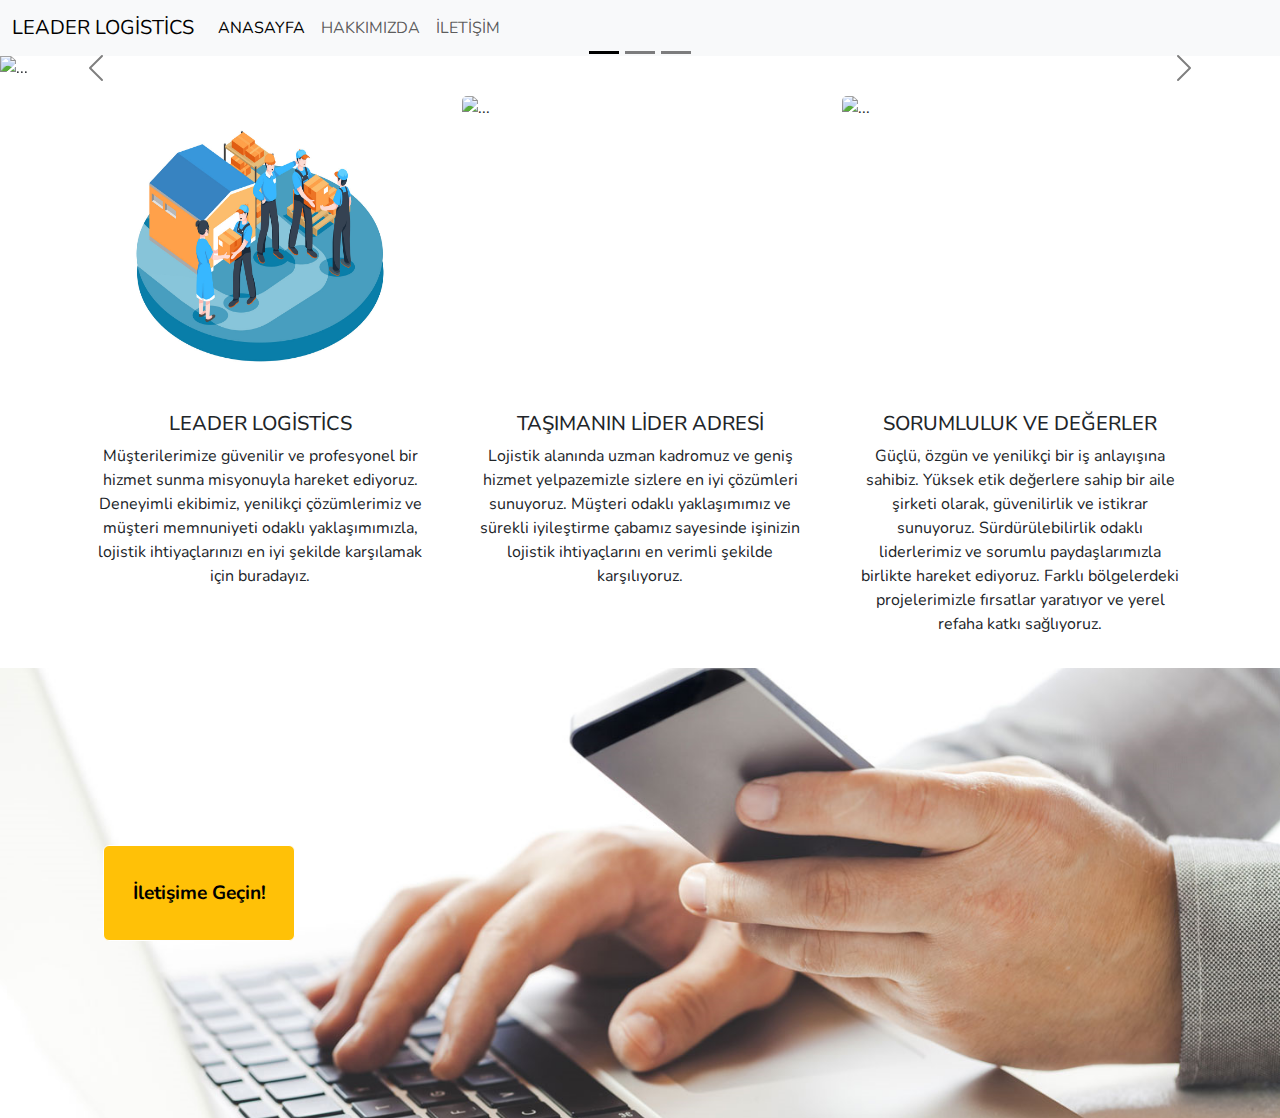
==== index.html @ f9ab51ff "Add files via upload" ====
<!DOCTYPE html>
<html lang="tr">
<head>
    <meta charset="UTF-8">
    <meta name="viewport" content="width=device-width, initial-scale=1.0">
    <link href="https://cdn.jsdelivr.net/npm/bootstrap@5.3.3/dist/css/bootstrap.min.css" rel="stylesheet" integrity="sha384-QWTKZyjpPEjISv5WaRU9OFeRpok6YctnYmDr5pNlyT2bRjXh0JMhjY6hW+ALEwIH" crossorigin="anonymous">
<link rel="stylesheet" href="index.css">
<link rel="preconnect" href="https://fonts.googleapis.com">
<link rel="preconnect" href="https://fonts.gstatic.com" crossorigin>
<link href="https://fonts.googleapis.com/css2?family=Nunito:ital,wght@0,200..1000;1,200..1000&display=swap" rel="stylesheet">

    <title>KARAHAN LOJİSTİK</title>
</head>
<body>
    <!-- NAVBAR -->
    <nav class="navbar navbar-expand-lg bg-body-tertiary">
        <div class="container-fluid">
          <a class="navbar-brand" href="#">LEADER LOGİSTİCS</a>
          <button class="navbar-toggler" type="button" data-bs-toggle="collapse" data-bs-target="#navbarNav" aria-controls="navbarNav" aria-expanded="false" aria-label="Toggle navigation">
            <span class="navbar-toggler-icon"></span>
          </button>
          <div class="collapse navbar-collapse" id="navbarNav">
            <ul class="navbar-nav">
              <li class="nav-item">
                <a class="nav-link active" aria-current="page" href="#">ANASAYFA</a>
              </li>
              <li class="nav-item">
                <a class="nav-link" href="#">HAKKIMIZDA</a>
              </li>
              <li class="nav-item">
                <a class="nav-link" href="#">İLETİŞİM</a>
              </li>
            
            </ul>
          </div>
        </div>
      </nav>
      <!-- NAV BAR END -->
      <!-- SLİDE -->
      <div id="carouselExampleDark" class="carousel carousel-dark slide">
        <div class="carousel-indicators">
          <button type="button" data-bs-target="#carouselExampleDark" data-bs-slide-to="0" class="active" aria-current="true" aria-label="Slide 1"></button>
          <button type="button" data-bs-target="#carouselExampleDark" data-bs-slide-to="1" aria-label="Slide 2"></button>
          <button type="button" data-bs-target="#carouselExampleDark" data-bs-slide-to="2" aria-label="Slide 3"></button>
        </div>
        <div class="carousel-inner">
          <div class="carousel-item active" data-bs-interval="10000">
            <img src="img/slide1.jpg" class="d-block w-100" alt="...">
            <div class="carousel-caption d-none d-md-block">
              <h5>First slide label</h5>
              <p>Some representative placeholder content for the first slide.</p>
            </div>
          </div>
          <div class="carousel-item" data-bs-interval="2000">
            <img src="img/slide2.png" class="d-block w-100" alt="...">
            <div class="carousel-caption d-none d-md-block">
              <h5>Second slide label</h5>
              <p>Some representative placeholder content for the second slide.</p>
            </div>
          </div>
          <div class="carousel-item">
            <img src="img/slide3.jpg" class="d-block w-100" alt="...">
            <div class="carousel-caption d-none d-md-block">
              <h5>Third slide label</h5>
              <p>Some representative placeholder content for the third slide.</p>
            </div>
          </div>
          <div class="carousel-item">
            <img src="img/slide4.jpg" class="d-block w-100" alt="...">
            <div class="carousel-caption d-none d-md-block">
              <h5>Third slide label</h5>
              <p>Some representative placeholder content for the third slide.</p>
            </div>
          </div>
        </div>
        <button class="carousel-control-prev" type="button" data-bs-target="#carouselExampleDark" data-bs-slide="prev">
          <span class="carousel-control-prev-icon" aria-hidden="true"></span>
          <span class="visually-hidden">Previous</span>
        </button>
        <button class="carousel-control-next" type="button" data-bs-target="#carouselExampleDark" data-bs-slide="next">
          <span class="carousel-control-next-icon" aria-hidden="true"></span>
          <span class="visually-hidden">Next</span>
        </button>
      </div>
      <!-- SLİDE END -->
<!-- CATEGORY -->
<div class="container">
<div class="row row-cols-1 row-cols-md-2 row-cols-lg-3">
    <div class="col-md-4 my-3">
      <div class="card">
        <img src="KART1.jpg" class="card-img-top " alt="...">
        <div class="card-body">
          <h5 class="card-title">LEADER LOGİSTİCS</h5>
          <p class="card-text">Müşterilerimize güvenilir ve profesyonel bir hizmet sunma misyonuyla hareket ediyoruz. Deneyimli ekibimiz, yenilikçi çözümlerimiz ve müşteri memnuniyeti odaklı yaklaşımımızla, lojistik ihtiyaçlarınızı en iyi şekilde karşılamak için buradayız.</p>
        </div>
      </div>
    </div>
    <div class="col-md-4">
      <div class="card my-3">
        <img src="img/kart2.png" class="card-img-top " alt="...">
        <div class="card-body">
          <h5 class="card-title">TAŞIMANIN LİDER ADRESİ</h5>
          <p class="card-text">Lojistik alanında uzman kadromuz ve geniş hizmet yelpazemizle sizlere en iyi çözümleri sunuyoruz. Müşteri odaklı yaklaşımımız ve sürekli iyileştirme çabamız sayesinde işinizin lojistik ihtiyaçlarını en verimli şekilde karşılıyoruz.</p>
        </div>
      </div>
    </div>
    <div class="col-md-4 my-3">
      <div class="card">
        <img src="img/kart3.jpeg" class="card-img-top " alt="...">
        <div class="card-body">
          <h5 class="card-title">SORUMLULUK VE DEĞERLER</h5>
          <p class="card-text">
            Güçlü, özgün ve yenilikçi bir iş anlayışına sahibiz. Yüksek etik değerlere sahip bir aile şirketi olarak, güvenilirlik ve istikrar sunuyoruz. Sürdürülebilirlik odaklı liderlerimiz ve sorumlu paydaşlarımızla birlikte hareket ediyoruz. Farklı bölgelerdeki projelerimizle fırsatlar 
            yaratıyor ve yerel refaha katkı sağlıyoruz.
          </p>
        </div>
      </div>
    </div>
   
  </div>
</div>
  <!-- CATEGORY END -->
  <!-- CONTACT PAGE -->
  <div class=" contact">
    <div class="row ">
      <a class="btn btn-warning" href="whatsapp://send?phone=+905443947976&text=MESAJ">İletişime Geçin!</a>
      

    </div>


  </div>

 

    <!-- scripts -->
    <script src="https://cdn.jsdelivr.net/npm/bootstrap@5.3.3/dist/js/bootstrap.bundle.min.js" integrity="sha384-YvpcrYf0tY3lHB60NNkmXc5s9fDVZLESaAA55NDzOxhy9GkcIdslK1eN7N6jIeHz" crossorigin="anonymous"></script>
</body>
</html>
---- index.css ----
*{
    font-family: "Nunito", sans-serif !important;

}
.card{
    border: none !important;
}


.card-img-top{

  height: 300px;
}

.card-body{

    text-align: center;
justify-content: center;
}
.contact{
   
        background-image: url(contact.png);
        background-size: cover;
        display: flex;
        align-items: center;
        height: 50vh;
        padding-left: 9%;
        background-position: center;
       width: 100%;
    
        
        
   
}
.contact a{

    display: flex;
    text-align: center;
    justify-content: center;
    width: 12rem;
    height: 6rem;
    align-items: center;
    font-size: larger;
    font-weight: 700;
    border: 1px solid white;

}
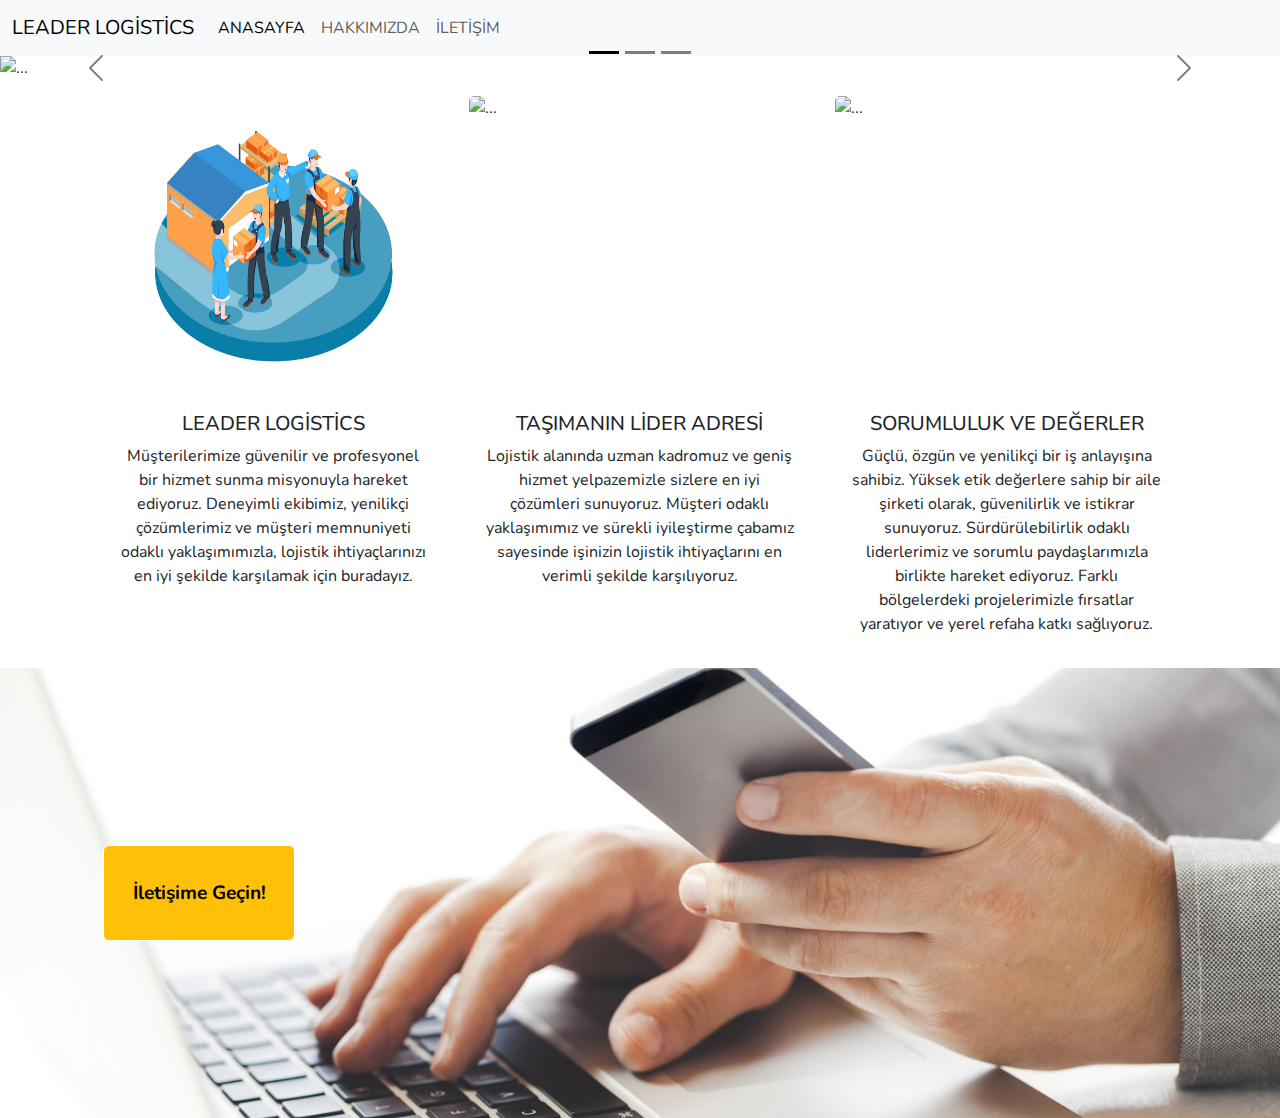
==== commit f09fe22c: "Add files via upload" ====
--- a/index.html
+++ b/index.html
@@ -15,7 +15,7 @@
     <!-- NAVBAR -->
     <nav class="navbar navbar-expand-lg bg-body-tertiary">
         <div class="container-fluid">
-          <a class="navbar-brand" href="#">LEADER LOGİSTİCS</a>
+          <a class="navbar-brand" href="index.html">LEADER LOGİSTİCS</a>
           <button class="navbar-toggler" type="button" data-bs-toggle="collapse" data-bs-target="#navbarNav" aria-controls="navbarNav" aria-expanded="false" aria-label="Toggle navigation">
             <span class="navbar-toggler-icon"></span>
           </button>
@@ -25,10 +25,10 @@
                 <a class="nav-link active" aria-current="page" href="#">ANASAYFA</a>
               </li>
               <li class="nav-item">
-                <a class="nav-link" href="#">HAKKIMIZDA</a>
+                <a class="nav-link" href="hakkimizda.html">HAKKIMIZDA</a>
               </li>
               <li class="nav-item">
-                <a class="nav-link" href="#">İLETİŞİM</a>
+                <a class="nav-link" href="iletisim.html">İLETİŞİM</a>
               </li>
             
             </ul>
@@ -84,10 +84,10 @@
       </div>
       <!-- SLİDE END -->
 <!-- CATEGORY -->
-<div class="container">
-<div class="row row-cols-1 row-cols-md-2 row-cols-lg-3">
-    <div class="col-md-4 my-3">
-      <div class="card">
+<div class="container  ">
+<div class="row row-cols-lg-3 row-cols-md-2 mx-2 ">
+    <div class="col-md-4 my-3 ">
+      <div class="card ">
         <img src="KART1.jpg" class="card-img-top " alt="...">
         <div class="card-body">
           <h5 class="card-title">LEADER LOGİSTİCS</h5>
@@ -95,8 +95,8 @@
         </div>
       </div>
     </div>
-    <div class="col-md-4">
-      <div class="card my-3">
+    <div class="col-md-4 my-3 ">
+      <div class="card ">
         <img src="img/kart2.png" class="card-img-top " alt="...">
         <div class="card-body">
           <h5 class="card-title">TAŞIMANIN LİDER ADRESİ</h5>
@@ -104,8 +104,8 @@
         </div>
       </div>
     </div>
-    <div class="col-md-4 my-3">
-      <div class="card">
+    <div class="col-md-4 my-3 ">
+      <div class="card  ">
         <img src="img/kart3.jpeg" class="card-img-top " alt="...">
         <div class="card-body">
           <h5 class="card-title">SORUMLULUK VE DEĞERLER</h5>
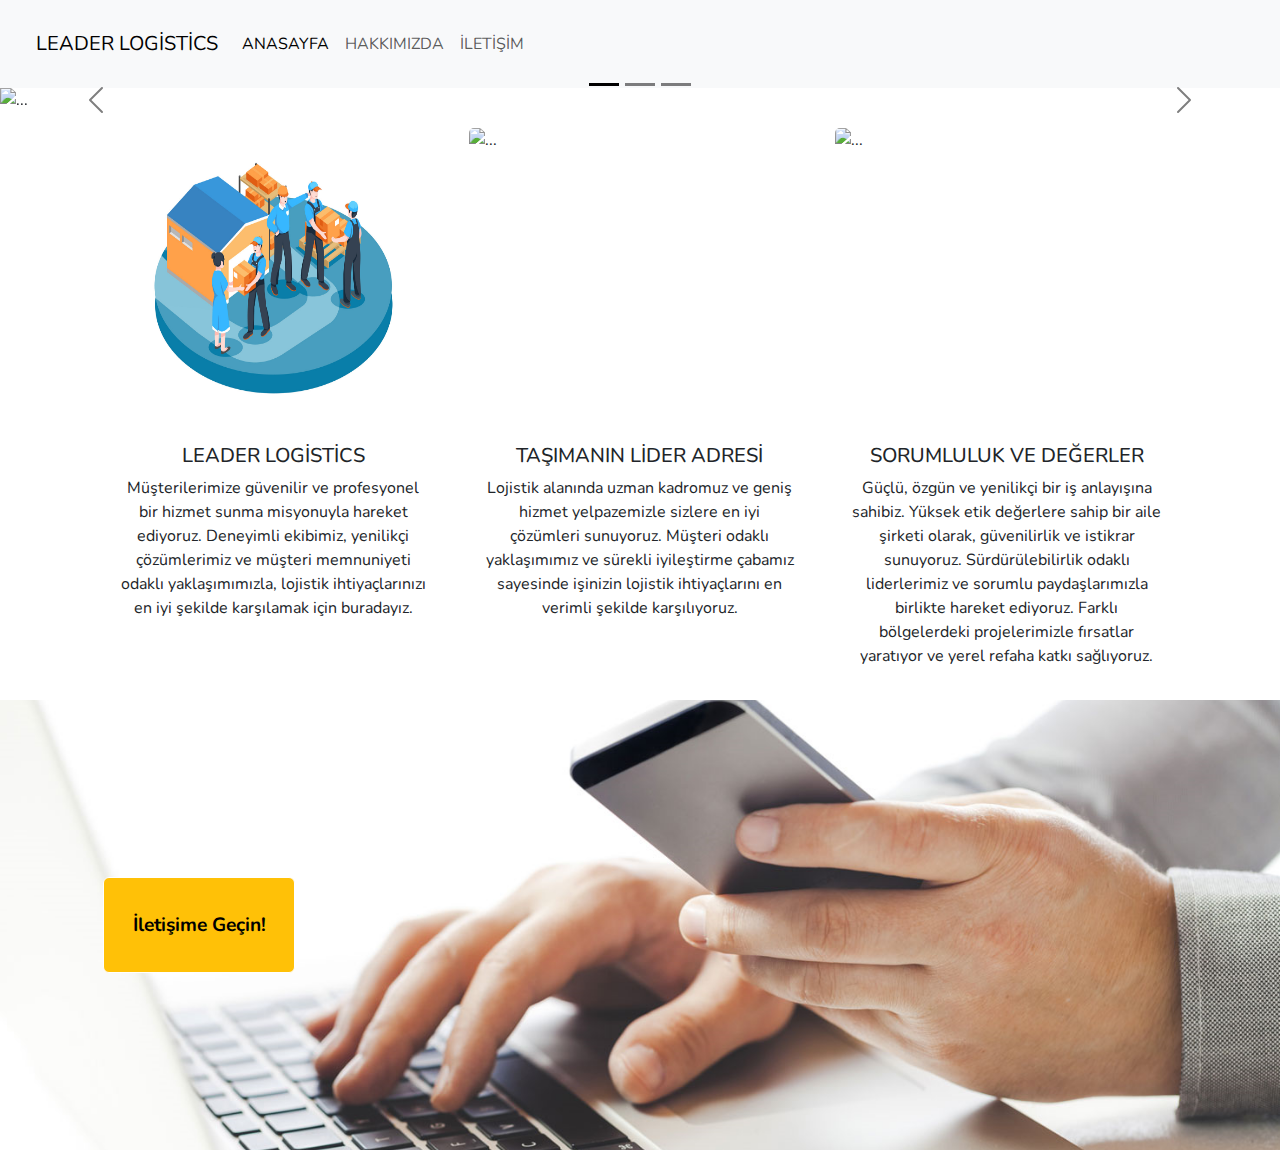
==== commit 34dcba79: "Update index.html" ====
--- a/index.html
+++ b/index.html
@@ -7,34 +7,36 @@
 <link rel="stylesheet" href="index.css">
 <link rel="preconnect" href="https://fonts.googleapis.com">
 <link rel="preconnect" href="https://fonts.gstatic.com" crossorigin>
-<link href="https://fonts.googleapis.com/css2?family=Nunito:ital,wght@0,200..1000;1,200..1000&display=swap" rel="stylesheet">
+<link href="https://fonts.googleapis.com/css2?family=Nunito:ital,wght@0,200..1000;1,200..1000&display=swap" rel="stylesheet"><link rel="preconnect" href="https://fonts.googleapis.com">
+<link rel="preconnect" href="https://fonts.gstatic.com" crossorigin>
+<link href="https://fonts.googleapis.com/css2?family=Poppins:ital,wght@0,100;0,200;0,300;0,400;0,500;0,600;0,700;0,800;0,900;1,100;1,200;1,300;1,400;1,500;1,600;1,700;1,800;1,900&display=swap" rel="stylesheet">
 
-    <title>KARAHAN LOJİSTİK</title>
+    <title>Leader Logistics</title>
 </head>
 <body>
     <!-- NAVBAR -->
-    <nav class="navbar navbar-expand-lg bg-body-tertiary">
-        <div class="container-fluid">
-          <a class="navbar-brand" href="index.html">LEADER LOGİSTİCS</a>
-          <button class="navbar-toggler" type="button" data-bs-toggle="collapse" data-bs-target="#navbarNav" aria-controls="navbarNav" aria-expanded="false" aria-label="Toggle navigation">
-            <span class="navbar-toggler-icon"></span>
-          </button>
-          <div class="collapse navbar-collapse" id="navbarNav">
-            <ul class="navbar-nav">
-              <li class="nav-item">
-                <a class="nav-link active" aria-current="page" href="#">ANASAYFA</a>
-              </li>
-              <li class="nav-item">
-                <a class="nav-link" href="hakkimizda.html">HAKKIMIZDA</a>
-              </li>
-              <li class="nav-item">
-                <a class="nav-link" href="iletisim.html">İLETİŞİM</a>
-              </li>
-            
-            </ul>
-          </div>
+    <nav class="navbar navbar-expand-lg bg-body-tertiary p-4 ">
+      <div class="container-fluid">
+        <a class="navbar-brand" href="index.html">LEADER LOGİSTİCS</a>
+        <button class="navbar-toggler" type="button" data-bs-toggle="collapse" data-bs-target="#navbarNav" aria-controls="navbarNav" aria-expanded="false" aria-label="Toggle navigation">
+          <span class="navbar-toggler-icon"></span>
+        </button>
+        <div class="collapse navbar-collapse" id="navbarNav">
+          <ul class="navbar-nav">
+            <li class="nav-item">
+              <a class="nav-link active" aria-current="page" href="index.html">ANASAYFA</a>
+            </li>
+            <li class="nav-item">
+              <a class="nav-link" href="hakkimizda.html">HAKKIMIZDA</a>
+            </li>
+            <li class="nav-item">
+              <a class="nav-link" href="iletisim.html">İLETİŞİM</a>
+            </li>
+          
+          </ul>
         </div>
-      </nav>
+      </div>
+    </nav>
       <!-- NAV BAR END -->
       <!-- SLİDE -->
       <div id="carouselExampleDark" class="carousel carousel-dark slide">
@@ -123,7 +125,7 @@
   <!-- CONTACT PAGE -->
   <div class=" contact">
     <div class="row ">
-      <a class="btn btn-warning" href="whatsapp://send?phone=+905443947976&text=MESAJ">İletişime Geçin!</a>
+      <a class="btn btn-warning" href="whatsapp://send?phone=+905524078298&text=MESAJ" target="_blank">İletişime Geçin!</a>
       
 
     </div>
@@ -136,4 +138,4 @@
     <!-- scripts -->
     <script src="https://cdn.jsdelivr.net/npm/bootstrap@5.3.3/dist/js/bootstrap.bundle.min.js" integrity="sha384-YvpcrYf0tY3lHB60NNkmXc5s9fDVZLESaAA55NDzOxhy9GkcIdslK1eN7N6jIeHz" crossorigin="anonymous"></script>
 </body>
-</html>+</html>
